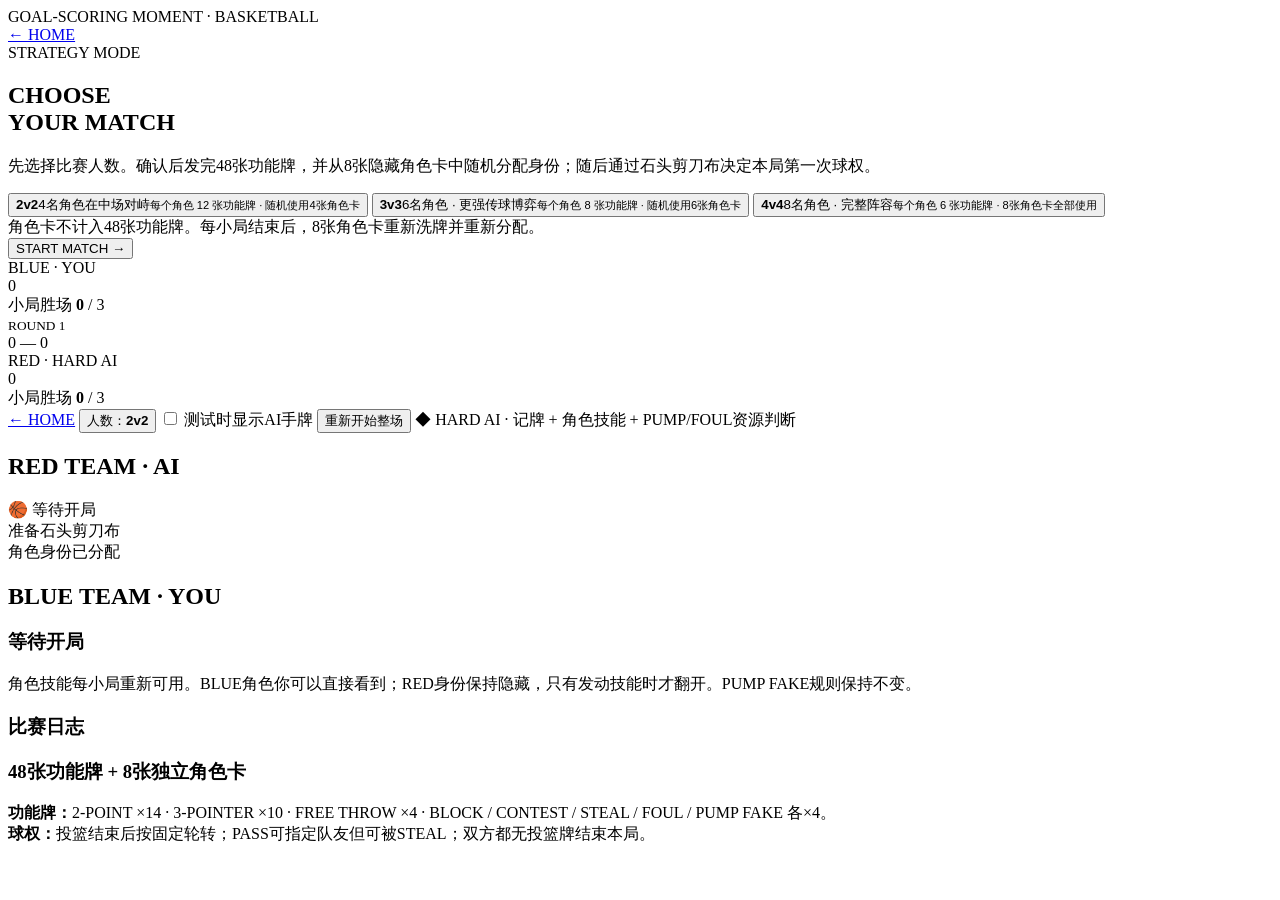
==== strategy-role.html @ 6d06f2d9 "Add strategy mode page with hidden role card system" ====
<!doctype html>
<html lang="zh-CN">
<head>
<meta charset="utf-8">
<meta name="viewport" content="width=device-width,initial-scale=1,viewport-fit=cover">
<meta name="theme-color" content="#090d14">
<title>Goal-Scoring Moment — Strategy Mode</title>
<link rel="stylesheet" href="strategy-role.css?build=20260904r1">
</head>
<body>
<section class="setupScreen" id="setupScreen">
  <div class="setupShell">
    <div class="setupTop"><div class="setupBrand">GOAL-SCORING MOMENT · BASKETBALL</div><a class="setupHome" href="home.html">← HOME</a></div>
    <div class="setupHero"><div class="kick">STRATEGY MODE</div><h1>CHOOSE<br>YOUR MATCH</h1><p>先选择比赛人数。确认后发完48张功能牌，并从8张隐藏角色卡中随机分配身份；随后通过石头剪刀布决定本局第一次球权。</p></div>
    <div class="modeChoices" id="modeChoices">
      <button class="modeChoice active" data-n="2" type="button"><b>2v2</b><span>4名角色在中场对峙</span><small>每个角色 12 张功能牌 · 随机使用4张角色卡</small></button>
      <button class="modeChoice" data-n="3" type="button"><b>3v3</b><span>6名角色 · 更强传球博弈</span><small>每个角色 8 张功能牌 · 随机使用6张角色卡</small></button>
      <button class="modeChoice" data-n="4" type="button"><b>4v4</b><span>8名角色 · 完整阵容</span><small>每个角色 6 张功能牌 · 8张角色卡全部使用</small></button>
    </div>
    <div class="setupNote">角色卡不计入48张功能牌。每小局结束后，8张角色卡重新洗牌并重新分配。</div>
    <div class="setupStart"><button class="startBtn" id="startMatch" type="button">START MATCH →</button></div>
  </div>
</section>
<div class="app hidden" id="gameApp">
  <div class="top">
    <div class="teamHead"><div><span class="tag">BLUE · YOU</span><div class="roundPts" id="blueScore">0</div><div class="wins">小局胜场 <b id="blueWins">0</b> / 3</div></div></div>
    <div class="center"><small>ROUND <span id="roundNo">1</span></small><div class="score"><span id="centerBlue">0</span> — <span id="centerRed">0</span></div></div>
    <div class="teamHead red"><div><span class="tag">RED · HARD AI</span><div class="roundPts" id="redScore">0</div><div class="wins">小局胜场 <b id="redWins">0</b> / 3</div></div></div>
  </div>
  <div class="tools">
    <a class="homeLink" href="home.html">← HOME</a>
    <button class="tool" id="changeMode">人数：<b id="modeLabel">2v2</b></button>
    <label class="tool"><input type="checkbox" id="reveal"> 测试时显示AI手牌</label>
    <button class="tool" id="restart">重新开始整场</button>
    <span class="aiBadge">◆ HARD AI · 记牌 + 角色技能 + PUMP/FOUL资源判断</span>
  </div>
  <div class="court">
    <div class="courtLines" aria-hidden="true"><div class="centerLine"></div><div class="centerCircle"></div><div class="paint top"></div><div class="paint bottom"></div><div class="freeCircle top"></div><div class="freeCircle bottom"></div><div class="threeArc top"></div><div class="threeArc bottom"></div><div class="laneDot top"></div><div class="laneDot bottom"></div></div>
    <div class="hoop top" aria-hidden="true"><div class="backboard"></div><div class="rim"></div><div class="net"></div></div>
    <div class="hoop bottom" aria-hidden="true"><div class="backboard"></div><div class="rim"></div><div class="net"></div></div>
    <section class="half ai"><div class="halfTitle"><h2>RED TEAM · AI</h2><span id="redInfo"></span></div><div class="roles" id="redRoles"></div></section>
    <div class="middle"><div class="pos" id="possession">🏀 等待开局</div><div class="state" id="stateText">准备石头剪刀布</div><div class="hint" id="hint">角色身份已分配</div></div>
    <section class="half you"><div class="halfTitle"><h2>BLUE TEAM · YOU</h2><span id="blueInfo"></span></div><div class="roles" id="blueRoles"></div></section>
  </div>
  <div class="actionPanel"><h3 id="actionTitle">等待开局</h3><div class="actions" id="actions"></div><div class="tiny">角色技能每小局重新可用。BLUE角色你可以直接看到；RED身份保持隐藏，只有发动技能时才翻开。PUMP FAKE规则保持不变。</div></div>
  <div class="gridBottom">
    <div class="box"><h3>比赛日志</h3><div class="log" id="log"></div></div>
    <div class="box"><h3>48张功能牌 + 8张独立角色卡</h3><div class="rules"><strong>功能牌：</strong>2-POINT ×14 · 3-POINTER ×10 · FREE THROW ×4 · BLOCK / CONTEST / STEAL / FOUL / PUMP FAKE 各×4。<br><strong>球权：</strong>投篮结束后按固定轮转；PASS可指定队友但可被STEAL；双方都无投篮牌结束本局。<div class="roleLegend" id="roleLegend"></div></div></div>
  </div>
</div>
<div class="overlay" id="overlay"><div class="modal"><h2 id="modalTitle"></h2><div id="modalBody"></div><div class="modalActions" id="modalActions"></div></div></div>
<script src="strategy-role-base.js?build=20260904r1"></script>
<script src="strategy-role-play1.js?build=20260904r1"></script>
<script src="strategy-role-play2.js?build=20260904r1"></script>
</body>
</html>
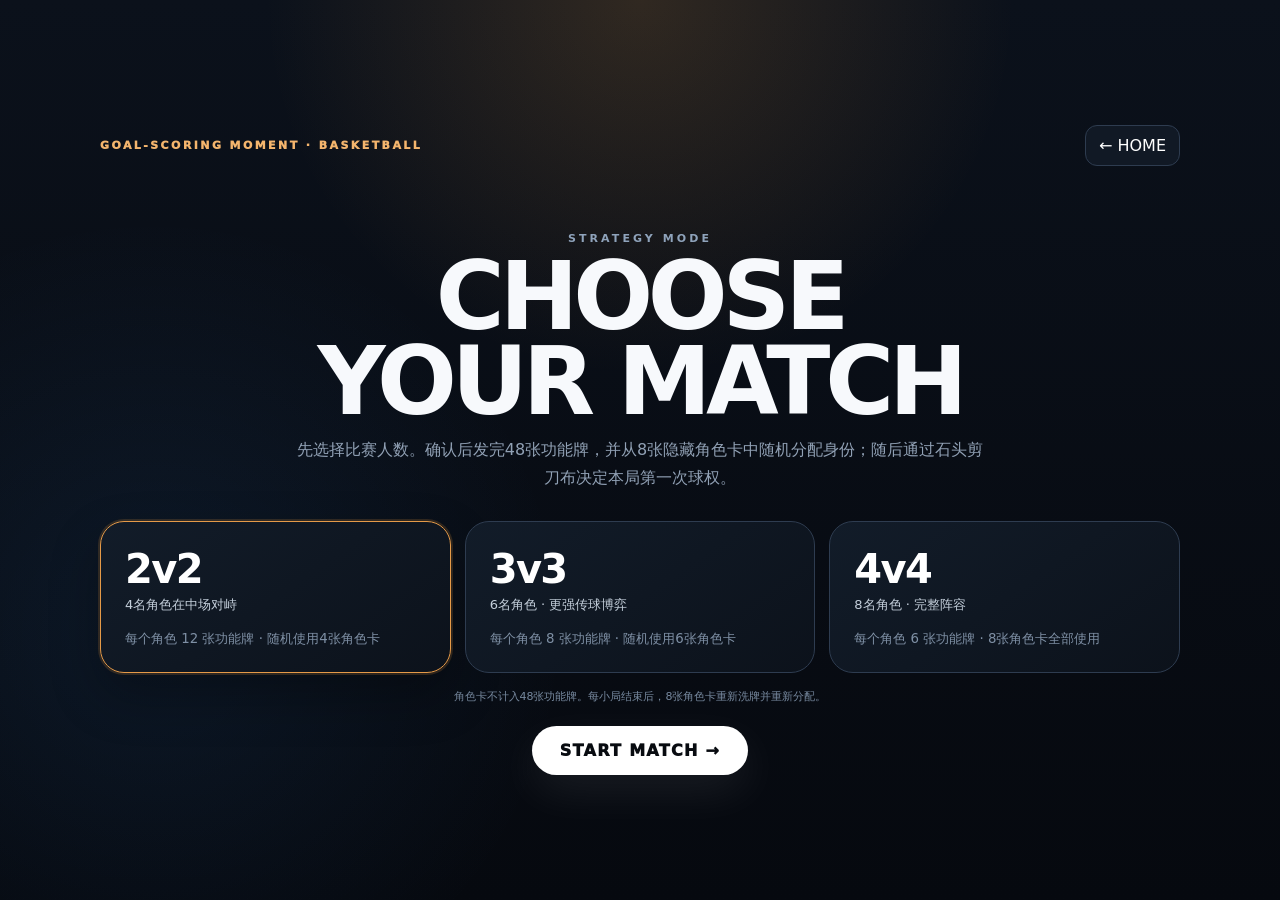
==== commit e42cb334: "Wire fan hand UI into strategy mode" ====
--- a/strategy-role.html
+++ b/strategy-role.html
@@ -5,7 +5,8 @@
 <meta name="viewport" content="width=device-width,initial-scale=1,viewport-fit=cover">
 <meta name="theme-color" content="#090d14">
 <title>Goal-Scoring Moment — Strategy Mode</title>
-<link rel="stylesheet" href="strategy-role.css?build=20260904r1">
+<link rel="stylesheet" href="strategy-role.css?build=20260904r2">
+<link rel="stylesheet" href="strategy-role-hand.css?build=20260904r2">
 </head>
 <body>
 <section class="setupScreen" id="setupScreen">
@@ -42,15 +43,26 @@
     <div class="middle"><div class="pos" id="possession">🏀 等待开局</div><div class="state" id="stateText">准备石头剪刀布</div><div class="hint" id="hint">角色身份已分配</div></div>
     <section class="half you"><div class="halfTitle"><h2>BLUE TEAM · YOU</h2><span id="blueInfo"></span></div><div class="roles" id="blueRoles"></div></section>
   </div>
-  <div class="actionPanel"><h3 id="actionTitle">等待开局</h3><div class="actions" id="actions"></div><div class="tiny">角色技能每小局重新可用。BLUE角色你可以直接看到；RED身份保持隐藏，只有发动技能时才翻开。PUMP FAKE规则保持不变。</div></div>
+
+  <section class="handDock" id="handDock" aria-label="Current player hand">
+    <div class="handTop">
+      <div><div class="handEyebrow">CURRENT HAND</div><div class="handTitle" id="handTitle">等待比赛开始</div><div class="handHint" id="handHint">卡牌会像拿在手里一样扇形展开</div></div>
+      <div class="handControls"><button class="handPass" id="handPass" type="button" disabled>PASS</button></div>
+    </div>
+    <div class="passModeNotice">选择球场上发光的蓝队队友传球。<button class="btn ghost" id="cancelPass" type="button">取消传球</button></div>
+    <div class="fanStage" id="fanHand"><div class="fanEmpty">比赛开始后，当前持球人的手牌会在这里以扇形展开。</div></div>
+  </section>
+
+  <div class="actionPanel"><h3 id="actionTitle">等待开局</h3><div class="actions" id="actions"></div><div class="tiny">直接点击下方扇形手牌出牌。亮边卡牌代表当前可直接打出；灰色牌会在对应的防守、抢断、犯规或PUMP FAKE时机使用。</div></div>
   <div class="gridBottom">
     <div class="box"><h3>比赛日志</h3><div class="log" id="log"></div></div>
     <div class="box"><h3>48张功能牌 + 8张独立角色卡</h3><div class="rules"><strong>功能牌：</strong>2-POINT ×14 · 3-POINTER ×10 · FREE THROW ×4 · BLOCK / CONTEST / STEAL / FOUL / PUMP FAKE 各×4。<br><strong>球权：</strong>投篮结束后按固定轮转；PASS可指定队友但可被STEAL；双方都无投篮牌结束本局。<div class="roleLegend" id="roleLegend"></div></div></div>
   </div>
 </div>
 <div class="overlay" id="overlay"><div class="modal"><h2 id="modalTitle"></h2><div id="modalBody"></div><div class="modalActions" id="modalActions"></div></div></div>
-<script src="strategy-role-base.js?build=20260904r1"></script>
-<script src="strategy-role-play1.js?build=20260904r1"></script>
-<script src="strategy-role-play2.js?build=20260904r1"></script>
+<script src="strategy-role-base.js?build=20260904r2"></script>
+<script src="strategy-role-play1.js?build=20260904r2"></script>
+<script src="strategy-role-play2.js?build=20260904r2"></script>
+<script src="strategy-role-hand.js?build=20260904r2"></script>
 </body>
 </html>
--- a/strategy-role.css
+++ b/strategy-role.css
@@ -0,0 +1,13 @@
+:root{--bg:#080c13;--panel:#111925;--panel2:#0c131d;--line:#2e3c50;--text:#f7f9fc;--muted:#91a1b5;--blue:#3f9cff;--red:#ff5d65;--orange:#f4a340;--green:#52d38b;--yellow:#ffd65b;--purple:#b785ff;--wood1:#9c6533;--wood2:#ad733b}
+*{box-sizing:border-box}html,body{margin:0;min-height:100%;background:var(--bg);color:var(--text);font-family:Inter,ui-sans-serif,system-ui,-apple-system,BlinkMacSystemFont,"Segoe UI",sans-serif}button,input{font:inherit}button{cursor:pointer}.hidden{display:none!important}
+.setupScreen{min-height:100vh;display:grid;place-items:center;padding:28px;background:radial-gradient(circle at 50% 0,rgba(244,163,64,.16),transparent 34%),radial-gradient(circle at 12% 70%,rgba(63,156,255,.09),transparent 32%),linear-gradient(180deg,#0b111b,#06090f)}
+.setupShell{width:min(1080px,100%)}.setupTop{display:flex;justify-content:space-between;align-items:center;gap:16px}.setupBrand{font-size:11px;font-weight:950;letter-spacing:.22em;color:#f4b56d}.setupHome{color:#fff;text-decoration:none;border:1px solid var(--line);padding:10px 13px;border-radius:12px;background:#111925}.setupHero{text-align:center;margin:66px auto 30px}.setupHero .kick{font-size:11px;letter-spacing:.28em;color:#8fa3bb;font-weight:900}.setupHero h1{margin:10px 0 12px;font-size:clamp(50px,8vw,94px);line-height:.9;letter-spacing:-.055em}.setupHero p{margin:0 auto;max-width:700px;color:var(--muted);line-height:1.7}.modeChoices{display:grid;grid-template-columns:repeat(3,1fr);gap:14px}.modeChoice{position:relative;padding:24px;border:1px solid var(--line);border-radius:24px;background:linear-gradient(145deg,#121c29,#0c121b);color:#fff;text-align:left;transition:.2s transform,.2s border-color,.2s box-shadow}.modeChoice:hover{transform:translateY(-4px)}.modeChoice.active{border-color:#e59a48;box-shadow:0 0 0 2px rgba(244,163,64,.16),0 22px 50px rgba(0,0,0,.3)}.modeChoice b{display:block;font-size:40px;letter-spacing:-.04em}.modeChoice span{display:block;margin-top:4px;color:#c4cfdb;font-size:13px}.modeChoice small{display:block;margin-top:16px;color:#7f90a5}.setupNote{margin:16px auto 0;text-align:center;color:#77899f;font-size:11px}.setupStart{display:flex;justify-content:center;margin-top:22px}.startBtn{border:0;border-radius:999px;padding:15px 28px;background:#fff;color:#080b10;font-weight:1000;letter-spacing:.08em;box-shadow:0 16px 45px rgba(255,255,255,.08)}
+.app{max-width:1480px;margin:auto;padding:12px}.top{position:sticky;top:8px;z-index:30;display:grid;grid-template-columns:1fr auto 1fr;gap:12px;align-items:center;padding:12px 16px;border:1px solid var(--line);border-radius:18px;background:rgba(12,17,25,.94);backdrop-filter:blur(14px);box-shadow:0 12px 32px rgba(0,0,0,.25)}.teamHead{display:flex;align-items:center}.teamHead.red{justify-content:flex-end;text-align:right}.tag{display:inline-flex;padding:5px 9px;border-radius:999px;font-size:10px;font-weight:950;letter-spacing:.09em;background:#1c2736;border:1px solid #344258}.roundPts{font-size:30px;font-weight:1000;line-height:1}.wins{font-size:11px;color:var(--muted)}.center{text-align:center}.center small{display:block;color:var(--muted);letter-spacing:.16em;font-weight:900}.score{font-size:32px;font-weight:1000}.tools{display:flex;flex-wrap:wrap;align-items:center;gap:8px;margin:10px 0}.tool,.homeLink{color:var(--text);background:#111925;border:1px solid var(--line);border-radius:11px;padding:8px 10px;text-decoration:none}.aiBadge{display:inline-flex;align-items:center;gap:6px;padding:6px 9px;border-radius:999px;background:#251d2d;border:1px solid #51405e;font-size:10px;color:#dbc9e8}
+.court{position:relative;overflow:hidden;border-radius:28px;border:1px solid #714d2c;background:repeating-linear-gradient(90deg,var(--wood1) 0 58px,var(--wood2) 58px 116px);box-shadow:inset 0 0 120px rgba(0,0,0,.28),0 24px 60px rgba(0,0,0,.2);min-height:800px;display:grid;grid-template-rows:1fr auto 1fr}.court:after{content:"";position:absolute;inset:0;background:linear-gradient(90deg,rgba(255,255,255,.025),transparent 18%,transparent 82%,rgba(255,255,255,.025));pointer-events:none}.courtLines{position:absolute;inset:0;z-index:1;pointer-events:none}.centerLine{position:absolute;left:0;right:0;top:50%;height:3px;background:rgba(255,255,255,.58);transform:translateY(-1px)}.centerCircle{position:absolute;left:50%;top:50%;width:148px;height:148px;border:3px solid rgba(255,255,255,.58);border-radius:50%;transform:translate(-50%,-50%)}.paint{position:absolute;left:50%;width:260px;height:180px;transform:translateX(-50%);border:3px solid rgba(255,255,255,.52);background:rgba(110,65,28,.08)}.paint.top{top:0;border-top:0}.paint.bottom{bottom:0;border-bottom:0}.freeCircle{position:absolute;left:50%;width:120px;height:120px;border:3px solid rgba(255,255,255,.46);border-radius:50%;transform:translateX(-50%)}.freeCircle.top{top:122px}.freeCircle.bottom{bottom:122px}.threeArc{position:absolute;left:50%;width:min(76%,850px);height:320px;transform:translateX(-50%);border:3px solid rgba(255,255,255,.5)}.threeArc.top{top:-150px;border-top:0;border-radius:0 0 50% 50%}.threeArc.bottom{bottom:-150px;border-bottom:0;border-radius:50% 50% 0 0}.laneDot{position:absolute;left:50%;width:8px;height:8px;background:rgba(255,255,255,.65);border-radius:50%;transform:translateX(-50%)}.laneDot.top{top:168px}.laneDot.bottom{bottom:168px}.hoop{position:absolute;left:50%;z-index:3;width:122px;height:58px;transform:translateX(-50%);pointer-events:none}.hoop.top{top:12px}.hoop.bottom{bottom:12px;transform:translateX(-50%) rotate(180deg)}.backboard{position:absolute;left:50%;top:0;width:96px;height:10px;border-radius:3px;background:#eef4fb;border:2px solid rgba(10,15,22,.55);transform:translateX(-50%)}.rim{position:absolute;left:50%;top:18px;width:46px;height:18px;border:4px solid #ff6b2c;border-radius:50%;transform:translateX(-50%)}.net{position:absolute;left:50%;top:31px;width:32px;height:22px;border-left:2px solid rgba(255,255,255,.75);border-right:2px solid rgba(255,255,255,.75);border-bottom:2px solid rgba(255,255,255,.55);clip-path:polygon(0 0,100% 0,75% 100%,25% 100%);transform:translateX(-50%)}
+.half{position:relative;z-index:4;padding:16px 18px;display:flex;flex-direction:column}.half.ai .roles{margin-top:auto}.half.you .roles{order:1}.half.you .halfTitle{order:2;margin-top:auto;margin-bottom:0}.halfTitle{display:flex;justify-content:space-between;align-items:center;gap:12px;margin-bottom:10px}.halfTitle h2{margin:0;font-size:15px;letter-spacing:.04em}.halfTitle span{font-size:11px;color:#f0f3f7}.roles{--role-count:2;display:grid;grid-template-columns:repeat(var(--role-count),minmax(0,235px));justify-content:center;gap:12px;width:100%;max-width:1120px;margin-left:auto;margin-right:auto}.role{position:relative;min-height:226px;padding:10px;border-radius:17px;background:rgba(8,12,18,.9);border:2px solid rgba(255,255,255,.16);box-shadow:0 8px 24px rgba(0,0,0,.2)}.role.blue{border-color:rgba(63,156,255,.5)}.role.red{border-color:rgba(255,93,101,.5)}.role.ball{transform:translateY(-4px);box-shadow:0 0 0 3px rgba(244,163,64,.72),0 12px 28px rgba(0,0,0,.35)}.roleTop{display:flex;justify-content:space-between;align-items:center;gap:8px}.roleName{font-weight:950;font-size:13px}.ball{font-size:23px}.count{font-size:10px;color:var(--muted);margin-top:2px}
+.identityCard{position:relative;margin-top:8px;min-height:70px;border-radius:12px;padding:9px 9px 8px 44px;border:1px solid #47576e;background:radial-gradient(circle at 90% 10%,rgba(255,255,255,.1),transparent 35%),linear-gradient(135deg,#222d3d,#111925);overflow:hidden}.identityCard.blueIdentity{border-color:rgba(77,165,255,.62);background:radial-gradient(circle at 90% 10%,rgba(75,165,255,.16),transparent 35%),linear-gradient(135deg,#17283b,#0f1824)}.identityCard.redIdentity{border-color:rgba(255,94,102,.62);background:radial-gradient(circle at 90% 10%,rgba(255,93,101,.14),transparent 35%),linear-gradient(135deg,#351a20,#17131a)}.identityCard.hiddenIdentity{padding-left:49px;border-color:#4a3d59;background:repeating-linear-gradient(135deg,#201829 0 9px,#17121f 9px 18px)}.roleIcon{position:absolute;left:9px;top:10px;width:27px;height:27px;display:grid;place-items:center;border-radius:8px;background:rgba(255,255,255,.08);font-size:16px}.identityName{font-size:10px;font-weight:1000;letter-spacing:.055em;white-space:nowrap;overflow:hidden;text-overflow:ellipsis}.identityAbility{margin-top:3px;color:#b9c6d6;font-size:8.5px;line-height:1.3}.identityStatus{position:absolute;right:7px;bottom:6px;padding:3px 5px;border-radius:999px;border:1px solid rgba(255,255,255,.16);font-size:7.5px;font-weight:950;letter-spacing:.06em;color:#b9c7d9;background:rgba(0,0,0,.25)}.identityStatus.ready{color:#bdf6d2;border-color:rgba(82,211,139,.45)}.identityStatus.used{color:#929cab}.identityStatus.revealed{color:#ffd99c;border-color:rgba(244,163,64,.45)}
+.chips{display:flex;flex-wrap:wrap;gap:5px;margin-top:9px;align-items:flex-start}.chip{font-size:9px;font-weight:900;line-height:1;padding:5px 6px;border-radius:7px;border:1px solid #44536a;background:#243043}.cardChip{position:relative;width:48px;height:72px;padding:0!important;overflow:hidden;background:#090d14!important;border:1px solid rgba(255,255,255,.26)!important;box-shadow:0 4px 10px rgba(0,0,0,.32)}.cardChip img{display:block;width:100%;height:100%;object-fit:cover}.cardCount{position:absolute;right:2px;bottom:2px;background:rgba(0,0,0,.86);border:1px solid rgba(255,255,255,.4);border-radius:999px;padding:3px 4px;color:white;font-size:9px;font-weight:950}.middle{position:relative;z-index:8;width:min(94%,900px);margin:0 auto;padding:11px 14px;border-radius:16px;background:rgba(7,11,17,.93);border:1px solid rgba(255,255,255,.2);display:grid;grid-template-columns:1fr auto 1fr;gap:12px;align-items:center;box-shadow:0 12px 35px rgba(0,0,0,.28)}.middle .pos{font-weight:950;font-size:12px}.middle .state{text-align:center;font-weight:950}.middle .hint{text-align:right;color:var(--muted);font-size:10px}
+.actionPanel{margin-top:11px;padding:13px;border-radius:17px;border:1px solid var(--line);background:var(--panel)}.actionPanel h3{margin:0 0 9px;font-size:14px}.actions{display:flex;flex-wrap:wrap;gap:8px}.btn{border:0;border-radius:11px;padding:9px 12px;color:white;font-weight:900;background:#344155}.btn.orange{background:#9a5819}.btn.blue{background:#22699f}.btn.red{background:#9c3a3f}.btn.green{background:#247349}.btn.purple{background:#68418c}.btn.yellow{background:#806b19}.btn.roleBtn{background:linear-gradient(135deg,#62409b,#3e2867);box-shadow:inset 0 0 0 1px rgba(255,255,255,.12)}.btn:disabled{opacity:.35;cursor:not-allowed}.cardAction{display:inline-flex;align-items:center;gap:8px}.cardAction img{width:27px;height:41px;object-fit:cover;border-radius:5px;border:1px solid rgba(255,255,255,.35)}.tiny{font-size:10px;color:var(--muted);margin-top:8px}.gridBottom{display:grid;grid-template-columns:1.05fr .95fr;gap:11px;margin-top:11px}.box{padding:13px;border-radius:17px;border:1px solid var(--line);background:var(--panel)}.box h3{margin:0 0 9px;font-size:14px}.log{height:280px;overflow:auto;padding:9px;border-radius:11px;background:#090e16;font-size:12px;line-height:1.55}.line{padding:5px 6px;border-bottom:1px solid rgba(255,255,255,.05)}.line.good{color:#bff5d3}.line.bad{color:#ffc0c4}.line.special{color:#ffe79a}.rules{font-size:11.5px;line-height:1.62;color:#d5deea}.rules strong{color:white}.roleLegend{display:grid;grid-template-columns:1fr 1fr;gap:6px;margin-top:10px}.legendItem{padding:7px 8px;border:1px solid #334257;border-radius:9px;background:#0c141f}.legendItem b{display:block;font-size:9px;color:#fff}.legendItem span{display:block;margin-top:2px;font-size:8.5px;line-height:1.3;color:#93a4b8}
+.overlay{display:none;position:fixed;inset:0;z-index:100;align-items:center;justify-content:center;padding:16px;background:rgba(0,0,0,.76);backdrop-filter:blur(5px)}.overlay.show{display:flex}.modal{width:min(650px,100%);padding:22px;border-radius:22px;background:#141b27;border:1px solid #42516a;box-shadow:0 28px 90px rgba(0,0,0,.58)}.modal h2{margin:0 0 8px;font-size:28px}.modal p{margin:7px 0;color:#b8c3d2;line-height:1.6}.modalActions{display:flex;flex-wrap:wrap;gap:9px;margin-top:15px}.roleReveal{margin:11px 0;padding:12px;border:1px solid #68518b;border-radius:14px;background:linear-gradient(135deg,#251b36,#161321)}.roleReveal b{font-size:17px}.roleReveal small{display:block;margin-top:4px;color:#c5b6d8;line-height:1.45}
+@media(max-width:1050px){.roles{grid-template-columns:repeat(2,minmax(0,1fr));max-width:760px}.gridBottom{grid-template-columns:1fr}.court{min-height:900px}}
+@media(max-width:700px){.setupHero{margin-top:50px}.modeChoices{grid-template-columns:1fr}.modeChoice{padding:17px}.modeChoice b{font-size:31px}.app{padding:7px}.top{grid-template-columns:1fr 1fr}.center{grid-column:1/-1;grid-row:1}.teamHead{grid-row:2}.score{font-size:27px}.tools{gap:6px}.aiBadge{display:none}.court{min-height:1040px}.half{padding:12px 8px}.roles{grid-template-columns:repeat(2,minmax(0,1fr));gap:7px}.role{min-height:212px;padding:8px}.middle{grid-template-columns:1fr;text-align:center}.middle .hint{text-align:center}.cardChip{width:42px;height:63px}.threeArc{width:92%}.paint{width:180px}.freeCircle{width:95px;height:95px}.freeCircle.top{top:135px}.freeCircle.bottom{bottom:135px}.roleLegend{grid-template-columns:1fr}.identityAbility{font-size:8px}}
--- a/strategy-role-hand.css
+++ b/strategy-role-hand.css
@@ -0,0 +1 @@
+.handDock{position:sticky;bottom:8px;z-index:45;margin:12px auto 0;width:min(1180px,calc(100% - 8px));border:1px solid rgba(255,255,255,.16);border-radius:24px;background:linear-gradient(180deg,rgba(12,18,28,.82),rgba(7,11,17,.97));backdrop-filter:blur(16px);box-shadow:0 22px 65px rgba(0,0,0,.42),inset 0 1px 0 rgba(255,255,255,.05);overflow:hidden}.handDock.aiTurn{opacity:.9}.handTop{display:flex;align-items:center;justify-content:space-between;gap:12px;padding:11px 14px 2px}.handEyebrow{font-size:9px;font-weight:950;letter-spacing:.18em;color:#8ea0b6}.handTitle{margin-top:2px;font-size:15px;font-weight:1000}.handHint{font-size:10px;color:#94a4b7}.handControls{display:flex;align-items:center;gap:7px}.handPass{border:1px solid rgba(63,156,255,.48);border-radius:999px;padding:8px 12px;background:rgba(28,82,132,.72);color:#fff;font-weight:950;font-size:10px}.handPass.active{background:#2d80c9;box-shadow:0 0 0 3px rgba(63,156,255,.16)}.handPass:disabled{opacity:.35;cursor:not-allowed}.fanStage{position:relative;height:218px;overflow:visible;margin:0 12px 0}.fanEmpty{position:absolute;inset:0;display:grid;place-items:center;text-align:center;color:#8191a5;font-size:12px}.fanCard{position:absolute;left:50%;bottom:8px;width:112px;height:168px;padding:0;border:0;border-radius:13px;background:#0b1018;transform-origin:50% 120%;transform:translateX(calc(-50% + var(--x))) translateY(var(--y)) rotate(var(--rot));transition:transform .16s ease,filter .16s ease,opacity .16s ease,box-shadow .16s ease;box-shadow:0 14px 30px rgba(0,0,0,.42);z-index:var(--z);cursor:default}.fanCard img{display:block;width:100%;height:100%;object-fit:cover;border-radius:13px;border:1px solid rgba(255,255,255,.24)}.fanCard.playable{cursor:pointer;filter:saturate(1.04) brightness(1.02)}.fanCard.playable:before{content:"";position:absolute;inset:-3px;border-radius:16px;border:2px solid rgba(255,186,92,.7);box-shadow:0 0 18px rgba(244,163,64,.2);pointer-events:none}.fanCard.playable:hover,.fanCard.playable:focus-visible{transform:translateX(calc(-50% + var(--x))) translateY(calc(var(--y) - 30px)) rotate(0deg) scale(1.08);z-index:80;outline:none;box-shadow:0 28px 48px rgba(0,0,0,.58)}.fanCard.locked{opacity:.42;filter:grayscale(.32) brightness(.72)}.fanCard.locked:hover{opacity:.7}.fanBadge{position:absolute;left:50%;top:-10px;transform:translateX(-50%);white-space:nowrap;padding:4px 7px;border-radius:999px;background:#6b419c;border:1px solid rgba(255,255,255,.28);box-shadow:0 6px 14px rgba(0,0,0,.35);color:#fff;font-size:7px;font-weight:1000;letter-spacing:.06em}.fanCardIndex{position:absolute;right:4px;bottom:4px;display:grid;place-items:center;min-width:20px;height:20px;padding:0 4px;border-radius:999px;background:rgba(0,0,0,.8);border:1px solid rgba(255,255,255,.35);font-size:8px;font-weight:950;color:#fff}.passModeNotice{display:none;margin:2px 14px 8px;padding:8px 10px;border-radius:10px;border:1px solid rgba(63,156,255,.35);background:rgba(21,69,108,.34);font-size:10px;color:#bfe1ff;text-align:center}.handDock.passMode .passModeNotice{display:block}.role.passTarget{cursor:pointer;animation:passPulse 1.05s ease-in-out infinite;box-shadow:0 0 0 3px rgba(63,156,255,.58),0 0 30px rgba(63,156,255,.3)!important}.role.passTarget:after{content:"PASS HERE";position:absolute;left:50%;top:-12px;transform:translateX(-50%);padding:4px 7px;border-radius:999px;background:#2d80c9;color:#fff;font-size:7px;font-weight:1000;letter-spacing:.06em;white-space:nowrap;z-index:5}.role.passTarget:hover{transform:translateY(-6px) scale(1.02)}@keyframes passPulse{0%,100%{box-shadow:0 0 0 2px rgba(63,156,255,.46),0 0 12px rgba(63,156,255,.18)}50%{box-shadow:0 0 0 4px rgba(63,156,255,.76),0 0 34px rgba(63,156,255,.42)}}.playedCardGhost{position:fixed;z-index:400;width:112px;height:168px;border-radius:13px;pointer-events:none;transition:transform .24s cubic-bezier(.2,.8,.2,1),opacity .24s ease,filter .24s ease;box-shadow:0 30px 70px rgba(0,0,0,.65)}.playedCardGhost img{width:100%;height:100%;display:block;object-fit:cover;border-radius:13px;border:1px solid rgba(255,255,255,.3)}.actionPanel .actions{min-height:0}.actionPanel.handDriven .actions{display:none}.actionPanel.handDriven{padding-bottom:10px}.actionPanel.handDriven h3{margin-bottom:0}.actionPanel.handDriven .tiny{margin-top:5px}@media(max-width:760px){.handDock{bottom:4px;width:100%;border-radius:20px}.handTop{padding:9px 10px 0}.handHint{display:none}.fanStage{height:180px;margin:0 4px}.fanCard{width:86px;height:129px;border-radius:10px}.fanCard img{border-radius:10px}.fanCard.playable:hover,.fanCard.playable:focus-visible{transform:translateX(calc(-50% + var(--x))) translateY(calc(var(--y) - 20px)) rotate(0deg) scale(1.06)}.playedCardGhost{width:86px;height:129px}.handPass{padding:7px 10px}.role.passTarget:after{top:-9px}}
